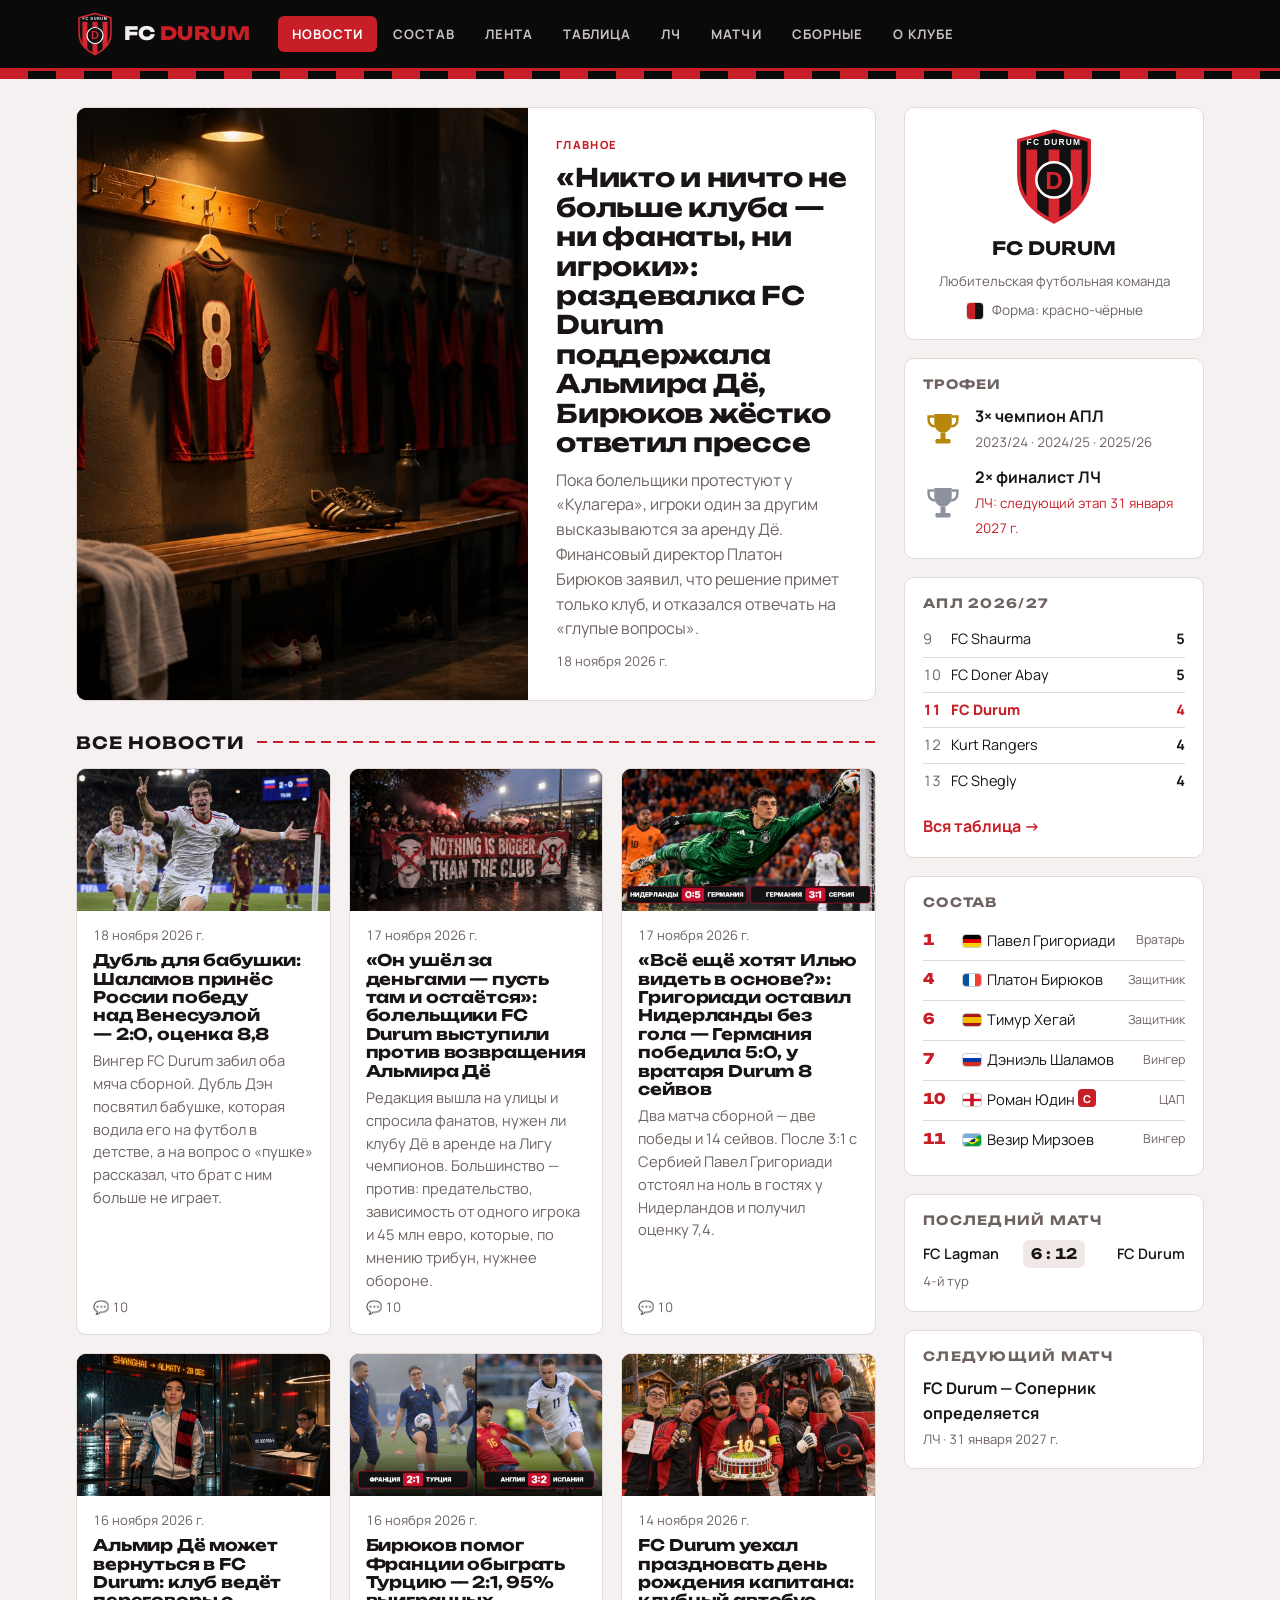
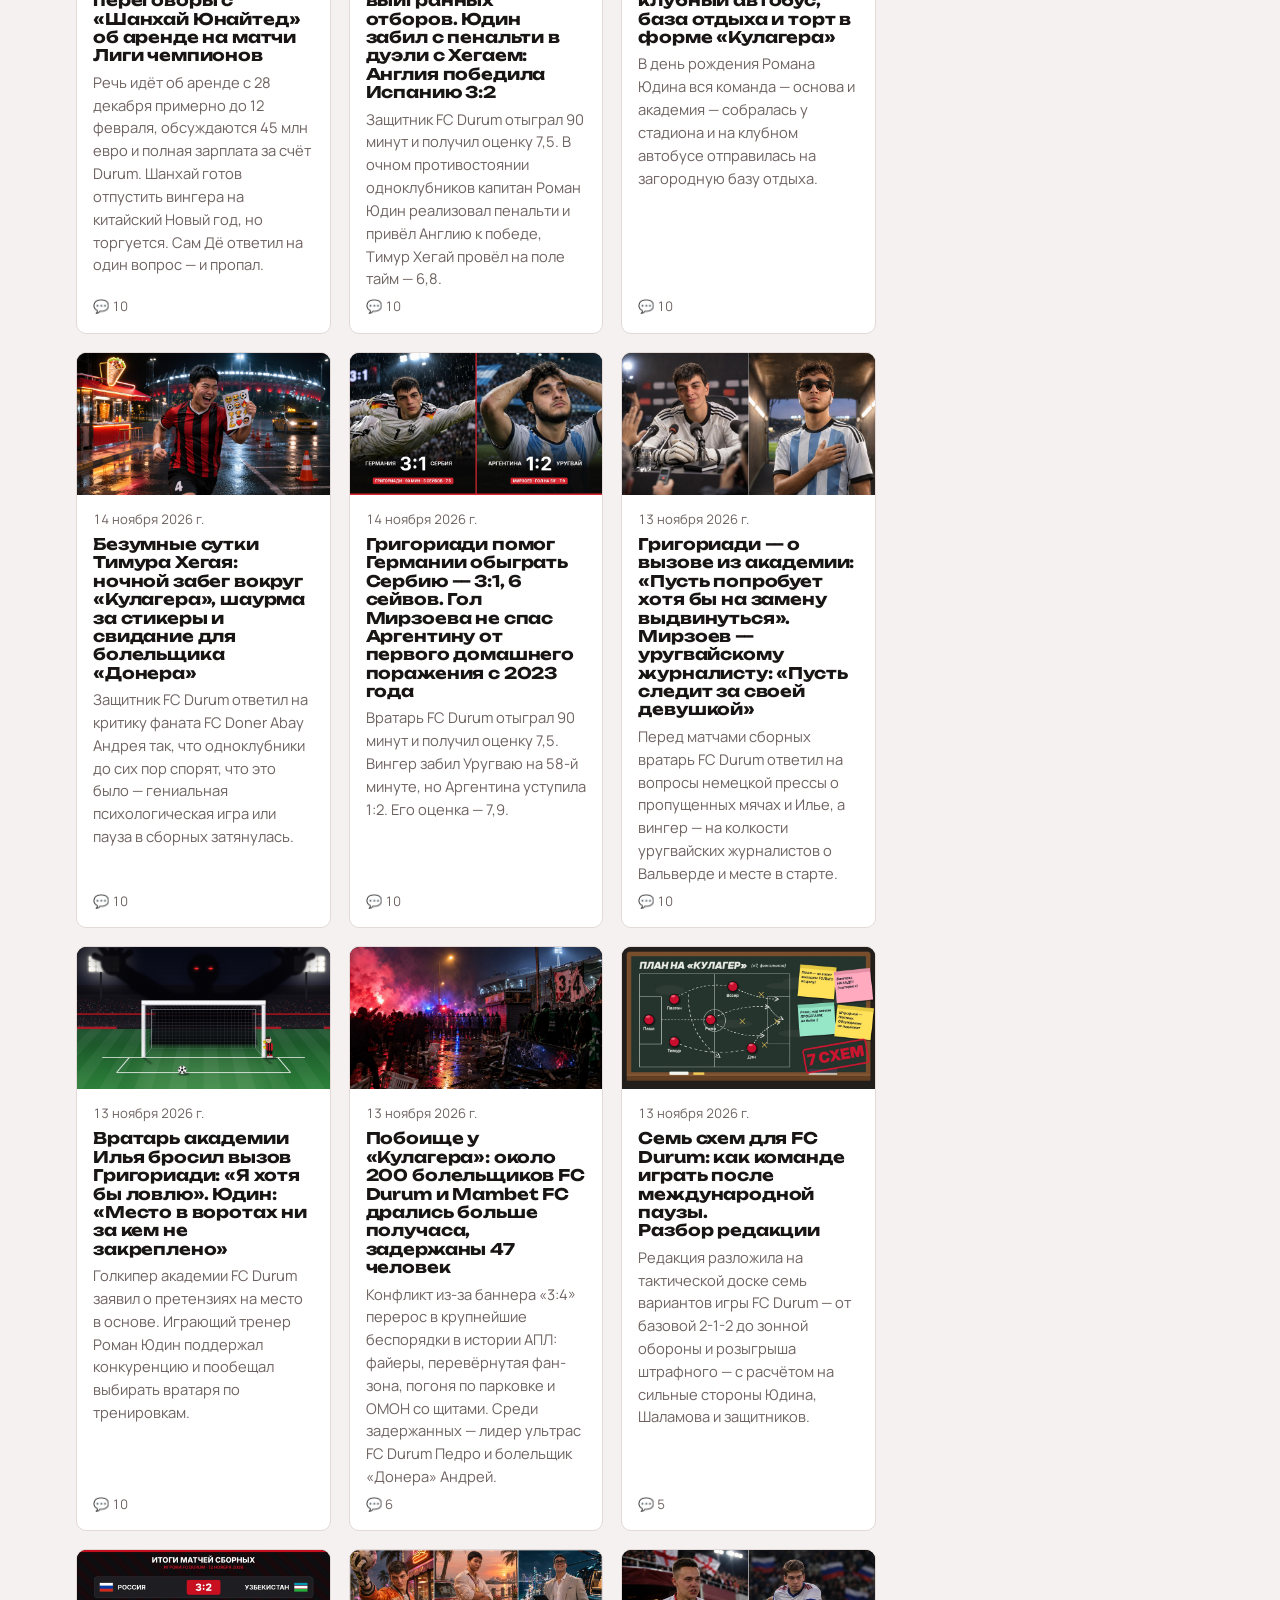
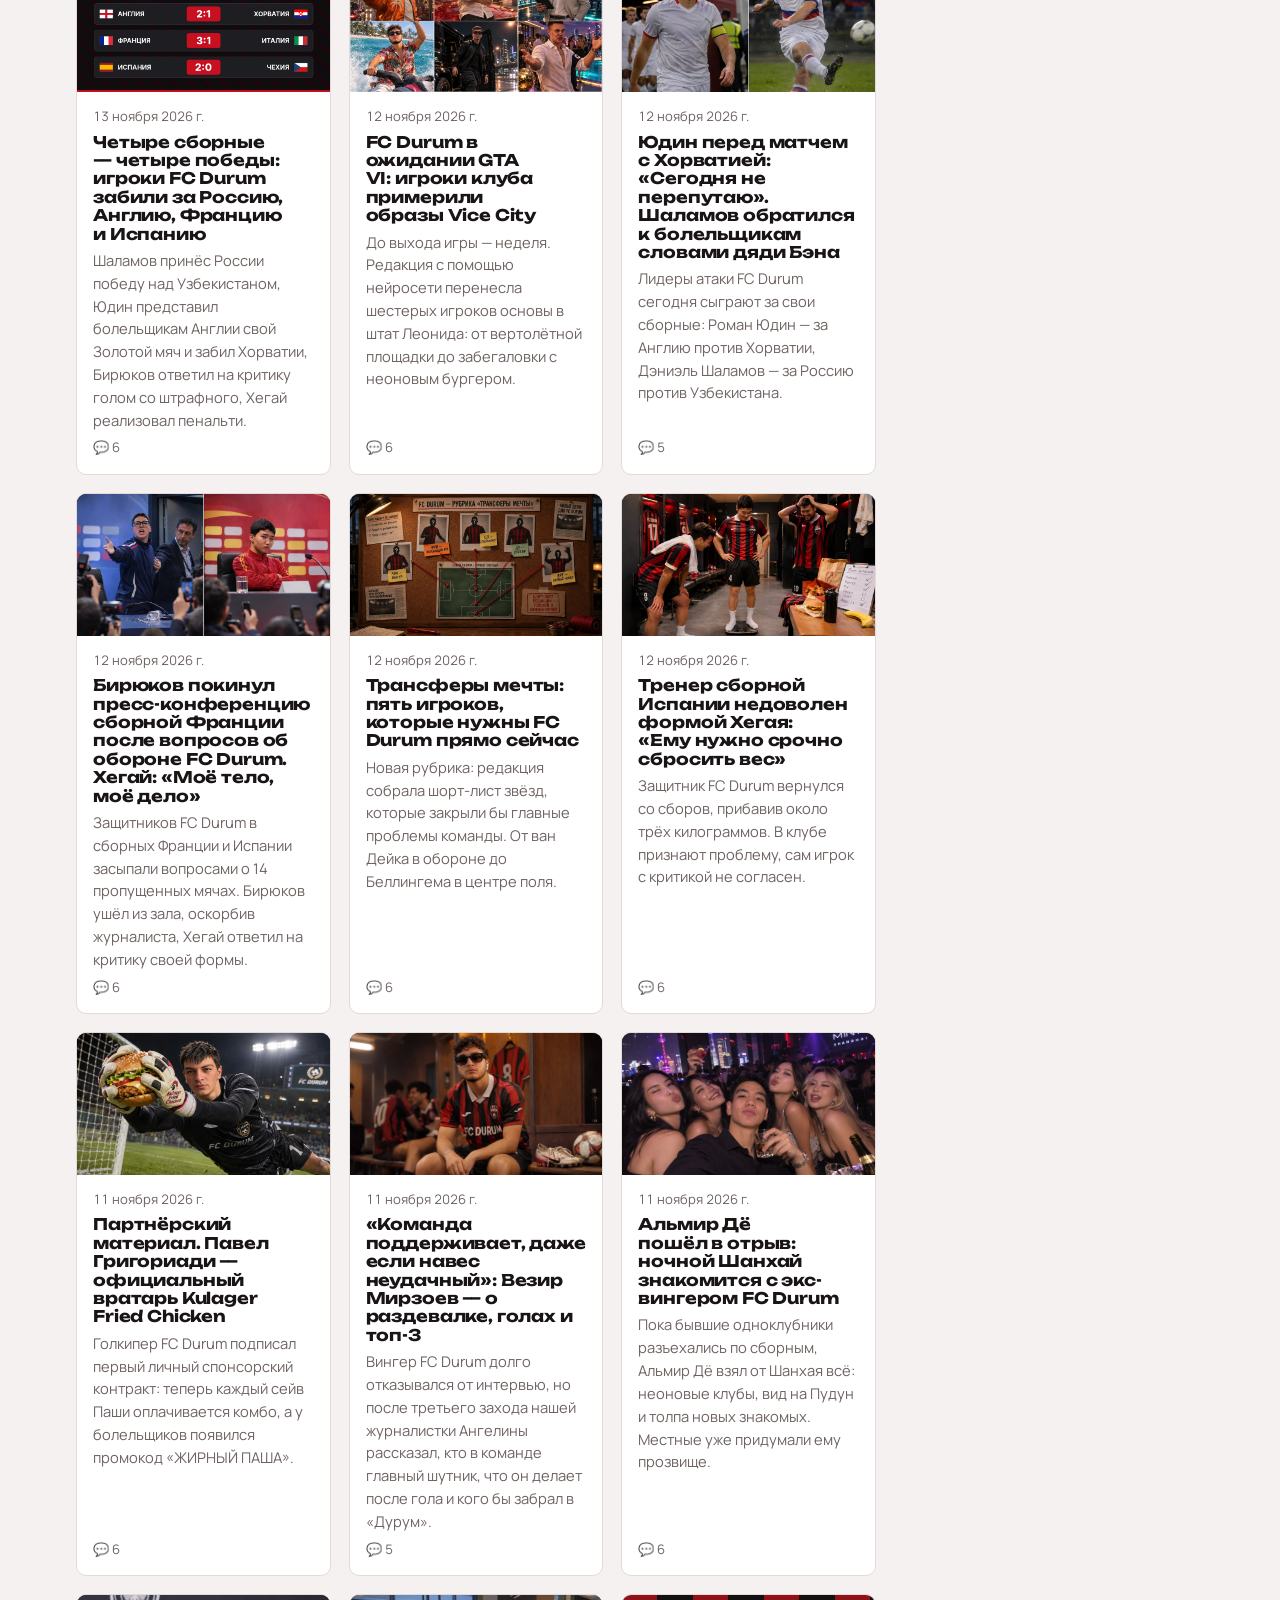
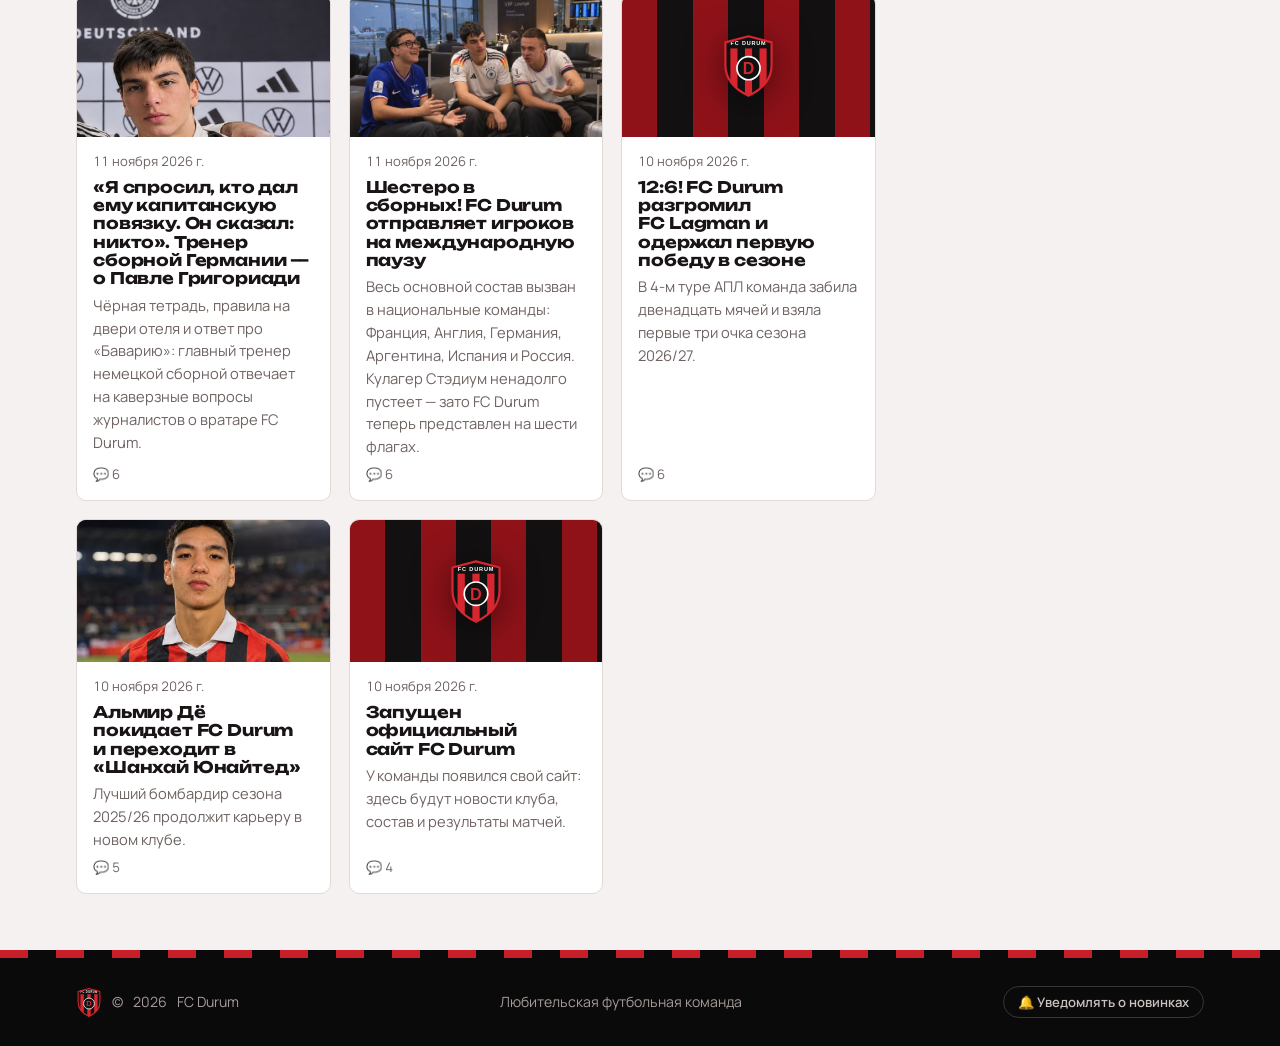
==== index.html @ 7a35268b "Daily fan comments (22.11.2026) Co-Authored-By: Claude Opus 5.5 <noreply@anthropic.com> Claude-Sessi" ====
<!doctype html>
<html lang="ru">
<head>
  <meta charset="utf-8">
  <meta name="viewport" content="width=device-width, initial-scale=1, viewport-fit=cover">
  <title>FC Durum</title>
  <meta name="claude:viewport-fit-sides" content="cover">
  <meta name="description" content="Официальный сайт любительской футбольной команды FC Durum: новости, состав, матчи.">
  <link rel="icon" href="images/emblem.svg" type="image/svg+xml">
  <link rel="manifest" href="manifest.webmanifest">
  <meta name="theme-color" content="#0b0a0a">
  <link rel="apple-touch-icon" href="images/icon-192.png">
  <link rel="preconnect" href="https://fonts.googleapis.com">
  <link rel="preconnect" href="https://fonts.gstatic.com" crossorigin>
  <link rel="stylesheet" href="https://fonts.googleapis.com/css2?family=Manrope:wght@400;600;700;800&family=Unbounded:wght@600;800&display=swap">
  <link rel="stylesheet" href="css/style.css?v=202611221018">
</head>
<body>
  <header class="header">
    <div class="container header__row">
      <a href="#news" class="logo"><img src="images/emblem.svg" alt=""><b>FC <span>Durum</span></b></a>
      <nav class="nav" id="nav"></nav>
      <button class="menu-btn" id="menu-btn" aria-label="Меню">☰</button>
    </div>
  </header>
  <div class="stripes"></div>

  <main class="container layout">
    <div id="view"></div>
    <aside id="sidebar"></aside>
  </main>

  <div class="stripes"></div>
  <footer class="footer">
    <div class="container footer__row">
      <div class="footer__brand"><img src="images/emblem.svg" alt=""> © <span id="year"></span> FC Durum</div>
      <div>Любительская футбольная команда</div>
    </div>
  </footer>

  <script src="js/data.js?v=202611221018"></script>
  <script src="js/comments.js?v=202611221018"></script>
  <script src="js/posts.js?v=202611221018"></script>
  <script src="js/firebase-config.js?v=202611221018"></script>
  <script src="js/live-comments.js?v=202611221018"></script>
  <script src="js/main.js?v=202611221018"></script>
  <script src="js/push.js?v=202611221018"></script>
</body>
</html>
---- css/style.css ----
/* FC Durum — красно-чёрная клубная айдентика.
   Раскладка: тёмная шапка-«табло», лента новостей + боковая колонка, карточки игроков как футболки с номерами. */
:root {
  --bg: #0e0d0d;
  --surface: #181616;
  --surface-2: #221f1f;
  --text: #f3efee;
  --muted: #a39b99;
  --border: #2e2a29;
  --red: #d7262f;
  --red-deep: #8f1219;
  --gold: #e0b341;
  --win: #2f9e57;
  --silver: #b9bec7;
  --ink: #0b0a0a;          /* шапка и подвал — всегда тёмные */
  --on-ink: #f3efee;
  --font-display: "Unbounded", "Arial Black", Arial, sans-serif;
  --font-body: "Manrope", system-ui, -apple-system, "Segoe UI", Roboto, sans-serif;
  --radius: 10px;
  --max: 1160px;
  color-scheme: dark;
}
@media (prefers-color-scheme: light) {
  :root:not([data-theme="dark"]) {
    --bg: #f5f1f0; --surface: #ffffff; --surface-2: #f0e9e8; --text: #1a1515;
    --muted: #6e6361; --border: #e3d9d7; --red: #c81e27; --red-deep: #8f1219; --gold: #b8860b; --silver: #8d939c; color-scheme: light;
  }
}
:root[data-theme="light"] {
  --bg: #f5f1f0; --surface: #ffffff; --surface-2: #f0e9e8; --text: #1a1515;
  --muted: #6e6361; --border: #e3d9d7; --red: #c81e27; --red-deep: #8f1219; --gold: #b8860b; --silver: #8d939c; color-scheme: light;
}

* { box-sizing: border-box; }
body { margin: 0; font-family: var(--font-body); font-size: 16px; background: var(--bg); color: var(--text); line-height: 1.55; }
a { color: inherit; text-decoration: none; }
a:hover { color: var(--red); }
a:focus-visible, button:focus-visible, input:focus-visible { outline: 2px solid var(--red); outline-offset: 2px; }
img { max-width: 100%; display: block; }
h1, h2, h3 { font-family: var(--font-display); text-wrap: balance; line-height: 1.15; letter-spacing: -.01em; }
.container { max-width: var(--max); margin: 0 auto; padding-left: max(16px, env(safe-area-inset-left, 0px)); padding-right: max(16px, env(safe-area-inset-right, 0px)); }

/* Header */
body::before { content: ""; position: fixed; inset: 0 0 auto; height: env(safe-area-inset-top, 0px); z-index: 20; background: var(--ink); }
.header { background: var(--ink); color: var(--on-ink); position: sticky; top: env(safe-area-inset-top, 0px); z-index: 10; border-bottom: 3px solid var(--red); }
.header__row { display: flex; align-items: center; gap: 28px; height: 68px; }
.logo { display: flex; align-items: center; gap: 10px; flex-shrink: 0; }
.logo img { width: 38px; height: 46px; }
.logo b { font-family: var(--font-display); font-weight: 800; font-size: 1.15rem; letter-spacing: .02em; text-transform: uppercase; }
.logo b span { color: var(--red); }
.logo:hover { color: var(--on-ink); }
.nav { display: flex; gap: 2px; flex: 1; }
.nav a { padding: 8px 14px; font-weight: 700; font-size: .82rem; text-transform: uppercase; letter-spacing: .08em; color: #c9c1bf; border-radius: 6px; }
.nav a:hover { color: #fff; background: rgba(255,255,255,.06); }
.nav a.active { color: #fff; background: var(--red); }
.menu-btn { display: none; background: none; border: 0; color: var(--on-ink); font-size: 1.6rem; cursor: pointer; margin-left: auto; }

/* Stripes band — фирменные вертикальные полосы */
.stripes { height: 8px; background: repeating-linear-gradient(90deg, var(--red) 0 28px, var(--ink) 28px 56px); }

/* Layout */
.layout { display: grid; grid-template-columns: minmax(0, 1fr) 300px; gap: 28px; padding-block: 28px 56px; }
.layout > * { min-width: 0; }
.section-title { font-size: 1.05rem; text-transform: uppercase; letter-spacing: .06em; margin: 32px 0 16px; display: flex; align-items: center; gap: 12px; }
.section-title::after { content: ""; flex: 1; height: 2px; background: repeating-linear-gradient(90deg, var(--red) 0 10px, transparent 10px 16px); }
.page-title { font-size: clamp(1.6rem, 4vw, 2.4rem); margin: 0 0 6px; text-transform: uppercase; }
.page-sub { color: var(--muted); margin: 0 0 24px; }

/* Covers */
.cover { position: relative; max-width: 100%; aspect-ratio: 16/9; overflow: hidden; background: var(--ink); }
.cover img.photo { width: 100%; height: 100%; object-fit: cover; }
.cover--brand { background: repeating-linear-gradient(90deg, var(--red-deep) 0 14%, #121010 14% 28%); display: grid; place-items: center; }
.cover--brand img { width: 22%; max-width: 120px; filter: drop-shadow(0 6px 18px rgba(0,0,0,.5)); }

/* Hero */
.hero { display: grid; grid-template-columns: 1.3fr 1fr; background: var(--surface); border: 1px solid var(--border); border-radius: var(--radius); overflow: hidden; }
.hero .cover { aspect-ratio: auto; min-height: 280px; height: 100%; }
.hero__text { padding: 28px; display: flex; flex-direction: column; gap: 10px; justify-content: center; }
.hero h1 { margin: 0; font-size: clamp(1.25rem, 2vw, 1.6rem); }
.hero p { margin: 0; color: var(--muted); }
.hero:hover h1 { color: var(--red); }
.hero:hover { color: inherit; }

/* News cards */
.grid { display: grid; grid-template-columns: repeat(auto-fill, minmax(240px, 1fr)); gap: 18px; }
.card { background: var(--surface); border: 1px solid var(--border); border-radius: var(--radius); overflow: hidden; display: flex; flex-direction: column; transition: transform .15s, border-color .15s; }
.card:hover { transform: translateY(-3px); border-color: var(--red); }
.card__body { padding: 14px 16px 16px; display: flex; flex-direction: column; gap: 6px; flex: 1; }
.card h3 { margin: 0; font-size: 1rem; }
.card p { margin: 0; color: var(--muted); font-size: .92rem; flex: 1; }
.label { font-size: .7rem; font-weight: 800; text-transform: uppercase; letter-spacing: .12em; color: var(--red); }
time, .meta { color: var(--muted); font-size: .82rem; font-variant-numeric: tabular-nums; }
.empty { background: var(--surface); border: 1px dashed var(--border); border-radius: var(--radius); padding: 28px; color: var(--muted); text-align: center; }

/* Players */
.squad { display: grid; grid-template-columns: repeat(auto-fill, minmax(170px, 1fr)); gap: 18px; }
.player { background: var(--surface); border: 1px solid var(--border); border-radius: var(--radius); overflow: hidden; transition: transform .15s, border-color .15s; }
.player:hover { transform: translateY(-3px); border-color: var(--red); color: inherit; }
.player__pic { aspect-ratio: 4/5; max-width: 100%; position: relative; background: linear-gradient(180deg, var(--surface-2), var(--ink)); overflow: hidden; }
.player__pic img { width: 100%; height: 100%; object-fit: cover; }
.player__pic .jersey { position: absolute; inset: 0; display: grid; place-items: center; }
.player__pic .jersey svg { width: 70%; }
.player__num { position: absolute; top: 10px; left: 12px; font-family: var(--font-display); font-weight: 800; font-size: 1.6rem; color: #fff; text-shadow: 0 2px 8px rgba(0,0,0,.6); font-variant-numeric: tabular-nums; }
.player__info { padding: 12px 14px 14px; display: grid; gap: 2px; }
.player__info b { font-family: var(--font-display); font-size: .95rem; }
.player__info span { color: var(--muted); font-size: .85rem; }

.profile { display: grid; grid-template-columns: 280px minmax(0, 1fr); gap: 28px; background: var(--surface); border: 1px solid var(--border); border-radius: var(--radius); overflow: hidden; }
.profile { align-items: start; }
.profile .player__pic { aspect-ratio: 4/5; }
.profile__body { padding: 28px 28px 28px 0; }
.profile__body h1 { margin: 6px 0 16px; font-size: clamp(1.5rem, 3vw, 2.2rem); }
.facts { display: grid; grid-template-columns: repeat(auto-fit, minmax(120px, 1fr)); gap: 10px; margin: 0 0 20px; }
.facts div { background: var(--surface-2); border-radius: 8px; padding: 10px 12px; }
.facts dt { font-size: .7rem; text-transform: uppercase; letter-spacing: .1em; color: var(--muted); }
.facts dd { margin: 2px 0 0; font-weight: 700; font-variant-numeric: tabular-nums; }

/* Matches */
.matches { display: grid; gap: 10px; }
.match { display: grid; grid-template-columns: 110px minmax(0, 1fr) auto minmax(0, 1fr); align-items: center; gap: 14px; background: var(--surface); border: 1px solid var(--border); border-left: 4px solid var(--border); border-radius: var(--radius); padding: 14px 18px; }
.match--win { border-left-color: var(--win); }
.match--loss { border-left-color: var(--red); }
.match--draw { border-left-color: var(--muted); }
.match--upcoming { border-left-color: #c9a227; }
.match .team:last-child { text-align: right; }
.match .team { font-weight: 700; }
.match .res { font-family: var(--font-display); font-weight: 800; font-size: 1.2rem; font-variant-numeric: tabular-nums; background: var(--surface-2); padding: 4px 12px; border-radius: 6px; }

/* Article */
.article { background: var(--surface); border: 1px solid var(--border); border-radius: var(--radius); overflow: hidden; }
.article__head { padding: 28px 28px 20px; }
.article h1 { font-size: clamp(1.5rem, 3.4vw, 2.3rem); margin: 8px 0 10px; }
.article__body { padding: 20px 28px 28px; max-width: 68ch; }
.article__body p { font-size: 1.06rem; margin: 0 0 1em; }
.article__body .lead { font-weight: 700; }
.chips { display: flex; flex-wrap: wrap; gap: 8px; margin-top: 8px; }
.chip { background: var(--surface-2); border: 1px solid var(--border); padding: 6px 12px; border-radius: 999px; font-size: .88rem; font-weight: 600; }
.back { display: inline-block; margin-top: 8px; color: var(--red); font-weight: 700; }

/* Club */
.club { display: grid; grid-template-columns: 200px minmax(0, 1fr); gap: 32px; align-items: center; background: var(--surface); border: 1px solid var(--border); border-radius: var(--radius); padding: 28px; }
.club img { width: 100%; max-width: 200px; }
.club p { margin: 0 0 1em; max-width: 62ch; }

/* Sidebar */
.widget { background: var(--surface); border: 1px solid var(--border); border-radius: var(--radius); padding: 18px; margin-bottom: 18px; }
.widget h2 { font-size: .8rem; text-transform: uppercase; letter-spacing: .1em; margin: 0 0 12px; color: var(--muted); }
.club-card { display: grid; justify-items: center; text-align: center; gap: 8px; }
.club-card img { width: 84px; }
.club-card b { font-family: var(--font-display); font-size: 1.15rem; text-transform: uppercase; }
.club-card small { color: var(--muted); }
.kit { display: flex; gap: 8px; justify-content: center; align-items: center; font-size: .85rem; color: var(--muted); }
.kit i { width: 18px; height: 18px; border-radius: 4px; background: linear-gradient(90deg, var(--red) 50%, #111 50%); border: 1px solid var(--border); }
.mini-squad { list-style: none; margin: 0; padding: 0; display: grid; gap: 2px; }
.mini-squad a { display: grid; grid-template-columns: 32px minmax(0, 1fr) auto; gap: 8px; align-items: center; padding: 7px 0; border-top: 1px solid var(--border); font-size: .92rem; }
.mini-squad li:first-child a { border-top: 0; }
.mini-squad .n { font-family: var(--font-display); font-weight: 800; color: var(--red); font-variant-numeric: tabular-nums; }
.mini-squad small { color: var(--muted); font-size: .78rem; }

/* Footer */
.footer { background: var(--ink); color: #a39b99; font-size: .88rem; }
.footer__row { display: flex; flex-wrap: wrap; align-items: center; justify-content: space-between; gap: 16px; padding-block: 28px; }
.footer__brand { display: flex; align-items: center; gap: 10px; }
.footer__brand img { width: 26px; }

@media (max-width: 900px) {
  .layout { grid-template-columns: minmax(0, 1fr); }
  .menu-btn { display: block; }
  .nav { display: none; position: absolute; top: 71px; left: 0; right: 0; flex-direction: column; background: var(--ink); padding: 8px max(16px, env(safe-area-inset-right, 0px)) 16px max(16px, env(safe-area-inset-left, 0px)); border-bottom: 3px solid var(--red); }
  .nav-open .nav { display: flex; }
  .hero, .profile, .club { grid-template-columns: minmax(0, 1fr); }
  .hero .cover { min-height: 0; aspect-ratio: 16/9; }
  .profile .player__pic { aspect-ratio: 1/1; }
  .profile__body { padding: 0 20px 24px; }
  .club { justify-items: center; text-align: center; }
  .club img { max-width: 140px; }
  .article__head, .article__body { padding-left: 18px; padding-right: 18px; }
  .match { grid-template-columns: minmax(0, 1fr) auto minmax(0, 1fr); }
  .match .when { grid-column: 1 / -1; }
}
@media (max-width: 480px) { .squad { grid-template-columns: repeat(2, minmax(0, 1fr)); gap: 12px; } }
@media (prefers-reduced-motion: reduce) { .card, .player { transition: none; } .card:hover, .player:hover { transform: none; } }

/* Trophies */
.trophies { display: grid; grid-template-columns: repeat(auto-fit, minmax(140px, 1fr)); gap: 12px; }
.trophy { background: var(--surface); border: 1px solid var(--border); border-radius: var(--radius); padding: 20px 16px; display: grid; justify-items: center; text-align: center; gap: 4px; }
.trophy b { font-family: var(--font-display); font-size: .92rem; }
.trophy span:last-child { color: var(--muted); font-variant-numeric: tabular-nums; }
.trophy__cup { color: var(--gold); display: inline-grid; }
.trophy .trophy__cup svg { width: 56px; height: 56px; }
.trophy-line { display: grid; grid-template-columns: 40px minmax(0, 1fr); gap: 12px; align-items: center; }
.trophy-line svg { width: 40px; height: 40px; }
.trophy-line small { color: var(--muted); font-variant-numeric: tabular-nums; }

/* Standings */
.table-wrap { overflow-x: auto; background: var(--surface); border: 1px solid var(--border); border-radius: var(--radius); margin-bottom: 12px; }
.standings { width: 100%; border-collapse: collapse; font-variant-numeric: tabular-nums; min-width: 540px; }
.standings th, .standings td { padding: 10px 10px; text-align: center; border-bottom: 1px solid var(--border); white-space: nowrap; }
.standings th { font-size: .72rem; text-transform: uppercase; letter-spacing: .08em; color: var(--muted); font-weight: 700; }
.standings tbody tr:last-child td { border-bottom: 0; }
.standings .tname { text-align: left; font-weight: 600; width: 100%; }
.standings .pos { color: var(--muted); width: 36px; }
.standings .pts { font-weight: 800; }
.standings tr.us td { background: color-mix(in srgb, var(--red) 14%, transparent); }
.standings tr.us .tname, .standings tr.us .pos { color: var(--red); font-weight: 800; }
.standings tr.us td:first-child { box-shadow: inset 4px 0 0 var(--red); }
.mini-table { width: 100%; border-collapse: collapse; font-size: .9rem; font-variant-numeric: tabular-nums; margin-bottom: 8px; }
.mini-table td { padding: 6px 0; border-top: 1px solid var(--border); }
.mini-table tr:first-child td { border-top: 0; }
.mini-table td:first-child { width: 28px; color: var(--muted); }
.mini-table td:last-child { text-align: right; font-weight: 700; }
.mini-table tr.us td { color: var(--red); font-weight: 800; }
@media (max-width: 600px) {
  .standings { min-width: 0; font-size: .88rem; }
  .standings th, .standings td { padding: 9px 5px; }
  .standings .goals { display: none; }
  .standings .pos { width: 26px; }
}

/* Form & rounds */
.form { display: inline-flex; gap: 3px; }
.form i { font-style: normal; width: 20px; height: 20px; border-radius: 4px; display: grid; place-items: center; font-size: .66rem; font-weight: 800; color: #fff; }
.f-w { background: var(--win); } .f-d { background: #8a817f; } .f-l { background: var(--red); }
.standings .formcol { text-align: left; }
.match .when b { color: var(--text); }
.round { background: var(--surface); border: 1px solid var(--border); border-radius: var(--radius); margin-bottom: 10px; }
.round summary { cursor: pointer; padding: 12px 16px; font-weight: 800; font-family: var(--font-display); font-size: .9rem; }
.round__list { padding: 0 16px 10px; }
.rline { display: grid; grid-template-columns: minmax(0, 1fr) 64px minmax(0, 1fr); gap: 8px; padding: 8px 0; border-top: 1px solid var(--border); font-size: .93rem; }
.rline span:last-child { text-align: right; }
.rline b { text-align: center; font-variant-numeric: tabular-nums; }
.rline.us { color: var(--red); font-weight: 700; }
.last { display: grid; grid-template-columns: minmax(0, 1fr) auto minmax(0, 1fr); gap: 8px; align-items: center; font-size: .9rem; font-weight: 600; }
.last span:last-child { text-align: right; }
.last b { font-family: var(--font-display); background: var(--surface-2); padding: 3px 8px; border-radius: 6px; font-variant-numeric: tabular-nums; }
@media (max-width: 600px) { .standings .formcol { display: none; } }

/* Champions League */
.trophy--silver .trophy__cup, .trophy__cup.silver { color: var(--silver); }
.trophy-line + .trophy-line { margin-top: 12px; }
.trophy-line small a { color: var(--red); }
.ucl-next { display: flex; flex-wrap: wrap; align-items: center; justify-content: space-between; gap: 20px; padding: 24px 28px; border-radius: var(--radius); color: #fff;
  background: radial-gradient(120% 140% at 100% 0%, #2a2f5a 0%, #12142a 55%, #0b0a0a 100%); border: 1px solid #2a2f5a; }
.ucl-next h2 { margin: 6px 0 4px; font-size: clamp(1.2rem, 2.6vw, 1.6rem); }
.ucl-next .label { color: #f3c94d; }
.ucl-date { margin: 0; color: #c9cbe0; font-variant-numeric: tabular-nums; }
.countdown { display: flex; align-items: center; gap: 10px; }
.countdown b { font-family: var(--font-display); font-size: 3rem; line-height: 1; font-variant-numeric: tabular-nums; }
.countdown span { font-size: .82rem; color: #c9cbe0; text-transform: uppercase; letter-spacing: .08em; }
.team.tbd { color: var(--muted); font-style: italic; font-weight: 600; }
.ucl-history { display: grid; gap: 10px; }
.ucl-row { display: grid; grid-template-columns: 40px minmax(0, 1fr) auto; gap: 14px; align-items: center; background: var(--surface); border: 1px solid var(--border); border-radius: var(--radius); padding: 12px 16px; }
.ucl-row svg { width: 36px; height: 36px; }
.ucl-row b { display: block; font-family: var(--font-display); font-size: .95rem; }
.ucl-row small { color: var(--muted); }
.pill { font-size: .75rem; font-weight: 800; text-transform: uppercase; letter-spacing: .06em; padding: 4px 10px; border-radius: 999px; }
.pill--loss { background: color-mix(in srgb, var(--red) 16%, transparent); color: var(--red); }

/* Former players & honors */
.squad--former .player__pic img { filter: grayscale(.35); }
.squad--former .player__info span { color: var(--red); font-weight: 600; }
.honors { list-style: none; margin: 0 0 16px; padding: 0; display: grid; gap: 8px; }
.honors li { display: grid; grid-template-columns: 22px minmax(0, 1fr); gap: 10px; align-items: center; font-weight: 600; }
.honors svg { width: 22px; height: 22px; }
.cover img.photo { object-position: center 22%; }

/* Individual awards */
.player__pic { position: relative; }
.player__badge { position: absolute; right: 8px; bottom: 8px; display: inline-flex; align-items: center; gap: 4px; padding: 3px 8px 3px 5px; border-radius: 999px; background: rgba(11,10,10,.82); color: #fff; font-size: .74rem; font-weight: 800; }
.player__badge svg { width: 16px; height: 16px; color: var(--gold); }
.player__badge.gold { background: var(--gold); color: #1a1406; }
.player__badge.gold svg { color: #1a1406; }
.sub { font-size: .78rem; text-transform: uppercase; letter-spacing: .1em; color: var(--muted); margin: 4px 0 10px; font-family: var(--font-body); font-weight: 800; }
.honors small { color: var(--muted); font-weight: 600; font-variant-numeric: tabular-nums; }
.honors .trophy__cup, .awards .trophy__cup { color: var(--gold); }
.awards { display: grid; grid-template-columns: repeat(auto-fill, minmax(280px, 1fr)); gap: 14px; }
.award-card { display: grid; grid-template-columns: 72px minmax(0, 1fr); gap: 14px; align-items: start; background: var(--surface); border: 1px solid var(--border); border-radius: var(--radius); padding: 14px; transition: border-color .15s; }
.award-card:hover { border-color: var(--red); color: inherit; }
.award-card img { width: 72px; height: 90px; object-fit: cover; object-position: top; border-radius: 6px; }
.award-card b { font-family: var(--font-display); font-size: .95rem; }
.award-card ul { list-style: none; margin: 8px 0 0; padding: 0; display: grid; gap: 6px; font-size: .9rem; }
.award-card li { display: grid; grid-template-columns: 20px minmax(0, 1fr); gap: 8px; align-items: start; font-weight: 600; }
.award-card li svg { width: 20px; height: 20px; }
.award-card small { color: var(--muted); font-weight: 600; font-variant-numeric: tabular-nums; }

/* Comments */
.comments { margin-top: 8px; }
.comment { display: grid; grid-template-columns: 40px minmax(0, 1fr); gap: 12px; background: var(--surface); border: 1px solid var(--border); border-radius: var(--radius); padding: 14px 16px; margin-bottom: 10px; }
.comment__ava { width: 40px; height: 40px; border-radius: 50%; display: grid; place-items: center; color: #fff; font-weight: 800; font-family: var(--font-display); }
.comment__head { display: flex; flex-wrap: wrap; align-items: baseline; gap: 4px 10px; }
.comment__head b { font-size: .95rem; }
.comment p { margin: 4px 0 8px; overflow-wrap: anywhere; }
.comment__votes { display: flex; gap: 14px; font-size: .8rem; font-weight: 700; color: var(--muted); font-variant-numeric: tabular-nums; }
.comment__votes span:first-child { color: var(--win); }

/* Live comments */
.lc-form { background: var(--surface); border: 1px solid var(--border); border-radius: var(--radius); padding: 16px; }
.lc-login { display: grid; justify-items: start; gap: 10px; }
.lc-login p { margin: 0; color: var(--muted); }
.btn-google { display: inline-flex; align-items: center; gap: 10px; padding: 10px 16px; border-radius: 8px; border: 1px solid var(--border); background: #fff; color: #1f1f1f; font: 600 .95rem var(--font-body); cursor: pointer; }
.btn-google:hover { border-color: var(--red); }
.btn-google svg { width: 20px; height: 20px; }
.lc-me { display: flex; align-items: center; gap: 10px; margin-bottom: 10px; }
.lc-me img { width: 32px; height: 32px; border-radius: 50%; }
.lc-link { background: none; border: 0; padding: 0; color: var(--red); font: 600 .85rem var(--font-body); cursor: pointer; margin-left: auto; }
.comment__head .lc-link { margin-left: auto; }
.lc-write textarea { width: 100%; resize: vertical; min-height: 80px; padding: 10px 12px; border-radius: 8px; border: 1px solid var(--border); background: var(--bg); color: var(--text); font: 1rem/1.5 var(--font-body); }
.lc-row { display: flex; align-items: center; justify-content: space-between; gap: 12px; margin-top: 8px; }
.lc-send { padding: 10px 22px; border: 0; border-radius: 8px; background: var(--red); color: #fff; font: 700 .95rem var(--font-body); cursor: pointer; }
.lc-send:hover { background: var(--red-deep); }
.lc-send:disabled { opacity: .6; cursor: progress; }
.lc-err { color: var(--red); margin: 8px 0 0; font-weight: 600; }
img.comment__ava { object-fit: cover; }
.comment--live { border-color: color-mix(in srgb, var(--red) 30%, var(--border)); }
.visually-hidden { position: absolute; width: 1px; height: 1px; overflow: hidden; clip: rect(0 0 0 0); white-space: nowrap; }

/* Captain, Instagram, legends, derby */
.cap { display: inline-grid; place-items: center; width: 18px; height: 18px; border-radius: 4px; background: var(--red); color: #fff; font: 800 .68rem var(--font-body); vertical-align: 2px; }
.ig { display: inline-flex; align-items: center; gap: 8px; padding: 8px 14px; border-radius: 999px; border: 1px solid var(--border); background: var(--surface-2); font-weight: 600; font-size: .9rem; margin: 0 0 16px; }
.ig svg { width: 18px; height: 18px; color: #d62976; flex-shrink: 0; }
.ig:hover { border-color: #d62976; color: inherit; }
.ig-list { display: flex; flex-wrap: wrap; gap: 10px; }
.ig-list .ig { margin: 0; background: var(--surface); }
.ig-list .ig b { font-weight: 700; margin-right: 4px; }
.legend { background: var(--ink); color: var(--on-ink); border-radius: var(--radius); padding: 22px 24px; display: grid; gap: 10px;
  background-image: repeating-linear-gradient(90deg, rgba(215,38,47,.16) 0 40px, transparent 40px 80px); }
.legend__score { display: grid; grid-template-columns: minmax(0, 1fr) auto minmax(0, 1fr); gap: 16px; align-items: center; font-family: var(--font-display); font-size: clamp(.95rem, 2vw, 1.2rem); }
.legend__score span:last-child { text-align: right; }
.legend__score b { font-size: clamp(2rem, 6vw, 3.2rem); color: #fff; font-variant-numeric: tabular-nums; }
.legend p { margin: 0; color: #c9c1bf; }
.trophy__note { color: var(--muted); font-size: .78rem; }
.ucl-row small strong { color: var(--text); }
.derby { display: inline-block; font: 800 .62rem var(--font-body); text-transform: uppercase; letter-spacing: .08em; color: #fff; background: var(--ink); border: 1px solid var(--red); padding: 2px 6px; border-radius: 4px; vertical-align: 2px; }

/* Player questionnaire */
.nick { font-style: normal; color: var(--red); font-size: .82rem; font-weight: 700; }
.pstats { display: flex; flex-wrap: wrap; align-items: center; gap: 10px; margin: 0 0 16px; }
.pstats div { display: flex; align-items: baseline; gap: 6px; background: var(--ink); color: var(--on-ink); padding: 8px 14px; border-radius: 8px; }
.pstats b { font-family: var(--font-display); font-size: 1.5rem; font-variant-numeric: tabular-nums; color: #fff; }
.pstats span { font-size: .85rem; color: #c9c1bf; }
.profile .facts { grid-template-columns: repeat(auto-fill, minmax(140px, 1fr)); }
.profile__body .ig { margin-right: 100%; }

/* Flags */
.flag { display: inline-block; border-radius: 3px; box-shadow: 0 0 0 1px rgba(0,0,0,.25), 0 2px 8px rgba(0,0,0,.35); overflow: hidden; }
.flag--corner { position: absolute; top: 10px; left: 10px; width: 46px; height: 31px; z-index: 2; }
.profile .flag--corner { width: 60px; height: 40px; top: 14px; left: 14px; }
.flag--name { width: 1.6em; height: 1.07em; margin-right: .35em; vertical-align: -.08em; }
.flag--mini { width: 18px; height: 12px; margin-right: 6px; vertical-align: -1px; box-shadow: 0 0 0 1px rgba(0,0,0,.2); }

/* Feed (mini social network) */
.feed { display: grid; gap: 0; max-width: 640px; }
.feed__who { display: flex; gap: 14px; overflow-x: auto; padding: 4px 2px 16px; margin-bottom: 4px; }
.feed__who a { display: grid; justify-items: center; gap: 4px; font-size: .78rem; font-weight: 600; flex-shrink: 0; }
.feed__who img { width: 56px; height: 56px; border-radius: 50%; object-fit: cover; object-position: top; box-shadow: 0 0 0 2px var(--bg), 0 0 0 4px var(--red); }
.post { display: grid; grid-template-columns: 48px minmax(0, 1fr); gap: 12px; padding: 16px; background: var(--surface); border: 1px solid var(--border); border-bottom-width: 0; }
.feed > .post:first-of-type, .feed__who + .post { border-radius: var(--radius) var(--radius) 0 0; }
.feed > .post:last-child { border-bottom-width: 1px; border-radius: 0 0 var(--radius) var(--radius); }
.feed > .post:only-of-type { border-radius: var(--radius); }
.post--full { border-bottom-width: 1px; border-radius: var(--radius); margin: 12px 0 8px; }
.post__ava { width: 48px; height: 48px; border-radius: 50%; object-fit: cover; object-position: top; display: grid; place-items: center; background: var(--surface-2); }
.post__ava--club { object-fit: contain; background: var(--ink); padding: 6px; }
.post__ava--num { font-family: var(--font-display); font-weight: 800; color: var(--red); }
.post__head { display: flex; flex-wrap: wrap; align-items: center; gap: 4px; font-size: .92rem; line-height: 1.3; }
.post__name { font-weight: 800; }
.post__handle, .post__head time, .post__dot { color: var(--muted); }
.verified { width: 17px; height: 17px; color: var(--red); flex-shrink: 0; }
.post__head .flag--mini { margin: 0 2px; }
.post__text { margin: 4px 0 10px; font-size: 1rem; overflow-wrap: anywhere; }
.post--full .post__text { font-size: 1.15rem; }
.post__text .tag { color: var(--red); font-weight: 600; }
.post__img { width: 100%; max-height: 520px; object-fit: cover; border-radius: 12px; border: 1px solid var(--border); margin-bottom: 10px; }
.post__actions { display: flex; gap: 28px; color: var(--muted); font-size: .85rem; font-variant-numeric: tabular-nums; }
.pa { display: inline-flex; align-items: center; gap: 6px; background: none; border: 0; padding: 0; color: inherit; font: inherit; cursor: pointer; }
.pa svg { width: 18px; height: 18px; }
.pa--reply:hover { color: #1d9bf0; }
.pa--rt { cursor: default; }
.pa--like:hover, .pa--like.on { color: #f91880; }
.pa--like.on svg path { fill: currentColor; }
.feed .back { margin: 0; }
@media (max-width: 480px) { .post { grid-template-columns: 40px minmax(0, 1fr); padding: 12px; } .post__ava { width: 40px; height: 40px; } .post__actions { gap: 20px; } }

/* Squad tabs & academy */
.tabs { display: inline-flex; gap: 4px; padding: 4px; background: var(--surface); border: 1px solid var(--border); border-radius: 10px; margin: 0 0 20px; flex-wrap: wrap; }
.tabs a { padding: 8px 16px; border-radius: 7px; font-weight: 700; font-size: .9rem; display: inline-flex; gap: 8px; align-items: center; }
.tabs a span { font-size: .75rem; color: var(--muted); font-variant-numeric: tabular-nums; }
.tabs a.on { background: var(--red); color: #fff; }
.tabs a.on span { color: rgba(255,255,255,.8); }
.squad--academy .player__pic { background: linear-gradient(180deg, var(--surface-2), #241b1b); }

/* Article figure & call-ups */
.article__fig { margin: 0; }
.article__fig img { width: 100%; max-height: 560px; object-fit: cover; }
.article__fig figcaption { padding: 8px 28px 0; font-size: .85rem; color: var(--muted); }
.callups { display: grid; grid-template-columns: repeat(auto-fill, minmax(150px, 1fr)); gap: 12px; margin: 0 0 20px; }
.callup { position: relative; display: grid; gap: 2px; padding: 0 0 12px; background: var(--ink); color: var(--on-ink); border-radius: var(--radius); overflow: hidden; text-align: center; transition: transform .15s; }
.callup:hover { transform: translateY(-3px); color: var(--on-ink); }
.callup__pic { width: 100%; aspect-ratio: 1; object-fit: cover; object-position: top; margin-bottom: 8px; mask-image: linear-gradient(#000 70%, transparent); }
.callup__flag { position: absolute; top: 10px; right: 10px; width: 42px; height: 28px; }
.callup__team { font: 800 .72rem var(--font-body); text-transform: uppercase; letter-spacing: .12em; color: var(--gold); }
.callup b { font-family: var(--font-display); font-size: .9rem; color: #fff; padding: 0 8px; }
.callup small { color: #a39b99; font-size: .78rem; }
@media (prefers-reduced-motion: reduce) { .callup { transition: none; } .callup:hover { transform: none; } }

/* World Cup medals */
.honors li.medal-silver .trophy__cup, .awards li.medal-silver .trophy__cup { color: var(--silver); }
.honors li.medal-bronze .trophy__cup, .awards li.medal-bronze .trophy__cup { color: #c07a3e; }
.honors li.medal-gold, .awards li.medal-gold { font-weight: 800; }
.honors .flag--mini { margin: 0 4px 0 6px; }
.honors li svg.flag--mini { width: 18px; height: 12px; vertical-align: -1px; }
.article__inline { margin: 1.4em 0; }
.rating { display: flex; align-items: center; gap: 14px; margin: 1em 0 .6em; padding: 10px 14px; background: var(--card, #fff); border: 1px solid rgba(0,0,0,.08); border-left: 4px solid var(--red); border-radius: 10px; }
.rating__num { flex: 0 0 auto; min-width: 64px; height: 64px; border-radius: 50%; display: grid; place-items: center; font-weight: 900; font-size: 1.35rem; color: #fff; background: #888; box-shadow: 0 2px 8px rgba(0,0,0,.15); }
.rating__num.is-top { background: linear-gradient(135deg, #1aa34a, #0b7a33); }
.rating__num.is-good { background: linear-gradient(135deg, #7cb518, #4f8a10); }
.rating__num.is-mid { background: linear-gradient(135deg, #f0a202, #c77d00); }
.rating__num.is-low { background: linear-gradient(135deg, #d62828, #9d0208); }
.rating__info { display: flex; flex-direction: column; line-height: 1.3; }
.rating__info span { font-size: .88rem; color: var(--muted); }
.article__inline img { width: 100%; max-width: 560px; display: block; margin: 0 auto; border-radius: 8px; }
.article__inline figcaption { text-align: center; font-size: .85rem; color: var(--muted); margin-top: 6px; }
.article__body p.q { font-weight: 800; margin: 1.4em 0 .4em; padding-left: 12px; border-left: 3px solid var(--red); }

/* ---------- Плашка push-уведомлений ---------- */
.push { position: fixed; z-index: 1000; left: 50%; bottom: max(16px, env(safe-area-inset-bottom, 0px)); transform: translate(-50%, 20px); opacity: 0;
  width: min(460px, calc(100% - 32px)); display: flex; gap: 14px; align-items: flex-start; padding: 16px 18px;
  background: var(--ink); color: var(--on-ink); border: 1px solid #2e2a29; border-top: 3px solid var(--red); border-radius: var(--radius);
  box-shadow: 0 12px 40px rgba(0,0,0,.45); transition: opacity .25s ease, transform .25s ease; }
.push--in { opacity: 1; transform: translate(-50%, 0); }
.push__logo { width: 40px; flex: none; margin-top: 2px; }
.push__body { flex: 1; min-width: 0; font-size: .92rem; line-height: 1.45; }
.push__body b { font-family: var(--font-display); font-size: .95rem; display: block; margin-bottom: 4px; }
.push__body p { margin: 0 0 12px; color: #c9c1bf; }
.push__err { color: #ff8a8f !important; }
.push__btns { display: flex; gap: 10px; flex-wrap: wrap; }
.push__yes { background: var(--red); color: #fff; border: 0; border-radius: 8px; padding: 9px 18px; font: 700 .9rem var(--font-body); cursor: pointer; }
.push__yes:hover { background: var(--red-deep); }
.push__yes:disabled { opacity: .7; cursor: default; }
.push__no { background: transparent; color: #c9c1bf; border: 1px solid #3a3433; border-radius: 8px; padding: 9px 18px; font: 600 .9rem var(--font-body); cursor: pointer; }
.push__no:hover { color: #fff; border-color: #5a5150; }
.push-toggle { background: none; border: 1px solid #3a3433; color: #c9c1bf; border-radius: 999px; padding: 6px 14px; font: 600 .82rem var(--font-body); cursor: pointer; }
.push-toggle:hover { color: #fff; border-color: var(--red); }
@media (prefers-reduced-motion: reduce) { .push { transition: none; } }

/* Сборные (#intl) */
.nt-sum { display: grid; grid-template-columns: repeat(auto-fit, minmax(130px, 1fr)); gap: 10px; margin: 16px 0 8px; }
.nt-sum div { background: var(--surface); border: 1px solid var(--border); border-radius: var(--radius); padding: 12px 14px; }
.nt-sum b { display: block; font-family: var(--font-display); font-size: 1.5rem; }
.nt-sum span { font-size: .82rem; color: var(--muted); }
.nt-cards { display: grid; grid-template-columns: repeat(auto-fill, minmax(300px, 1fr)); gap: 12px; }
.nt-card { display: flex; align-items: center; gap: 12px; background: var(--surface); border: 1px solid var(--border); border-radius: var(--radius); padding: 12px; color: inherit; text-decoration: none; }
.nt-card:hover { border-color: var(--red); }
.nt-card img { width: 56px; height: 70px; object-fit: cover; border-radius: 8px; flex: 0 0 auto; }
.nt-card__body { flex: 1; min-width: 0; }
.nt-card__body small { display: flex; align-items: center; gap: 4px; color: var(--muted); font-size: .82rem; }
.nt-card dl { display: grid; grid-template-columns: repeat(4, auto); gap: 4px 10px; margin: 6px 0 0; }
.nt-card dt { font-size: .7rem; color: var(--muted); text-transform: uppercase; }
.nt-card dd { margin: 0; font-weight: 800; font-variant-numeric: tabular-nums; }
.nt-card__rate { text-align: center; flex: 0 0 auto; }
.nt-card__rate .rating__num { min-width: 52px; height: 52px; font-size: 1.05rem; margin: 0 auto; }
.nt-card__rate small { display: block; font-size: .7rem; color: var(--muted); margin-top: 4px; line-height: 1.2; }
.nt-date { margin: 18px 0 8px; font-size: 1rem; color: var(--muted); }
.nt-date::first-letter { text-transform: uppercase; }
.nt-list { display: grid; gap: 10px; }
.nt-match { background: var(--surface); border: 1px solid var(--border); border-radius: var(--radius); padding: 12px 16px; }
.nt-match__score { display: grid; grid-template-columns: minmax(0, 1fr) auto minmax(0, 1fr); align-items: center; gap: 12px; font-weight: 700; }
.nt-match__score span { display: flex; align-items: center; gap: 6px; }
.nt-match__score span:last-child { justify-content: flex-end; }
.nt-match__score b { font-family: var(--font-display); font-size: 1.2rem; background: var(--surface-2); padding: 4px 12px; border-radius: 6px; font-variant-numeric: tabular-nums; }
.nt-pl { display: flex; align-items: center; gap: 12px; margin-top: 10px; padding-top: 10px; border-top: 1px solid var(--border); }
.nt-pl__rate { flex: 0 0 auto; width: 44px; height: 44px; border-radius: 50%; display: grid; place-items: center; color: #fff; font-weight: 900; background: #888; }
.nt-pl__rate.is-top { background: linear-gradient(135deg, #1aa34a, #0b7a33); }
.nt-pl__rate.is-good { background: linear-gradient(135deg, #7cb518, #4f8a10); }
.nt-pl__rate.is-mid { background: linear-gradient(135deg, #f0a202, #c77d00); }
.nt-pl__rate.is-low { background: linear-gradient(135deg, #d62828, #9d0208); }
.nt-pl a { color: inherit; }
.nt-pl small { display: block; color: var(--muted); font-size: .85rem; margin-top: 2px; }
.nt-match__more { display: inline-block; margin-top: 10px; font-size: .85rem; font-weight: 700; color: var(--red); }
@media (max-width: 560px) { .nt-cards { grid-template-columns: 1fr; } .nt-match__score { font-size: .9rem; gap: 6px; } }
.pill--win { background: color-mix(in srgb, var(--win) 16%, transparent); color: var(--win); }
.pill--draw { background: var(--surface-2); color: var(--muted); }
.nt-pl .pill { font-size: .7rem; padding: 2px 8px; }
.nt-match__comp { display: block; font-size: .72rem; font-weight: 800; text-transform: uppercase; letter-spacing: .06em; color: var(--muted); margin-bottom: 8px; }
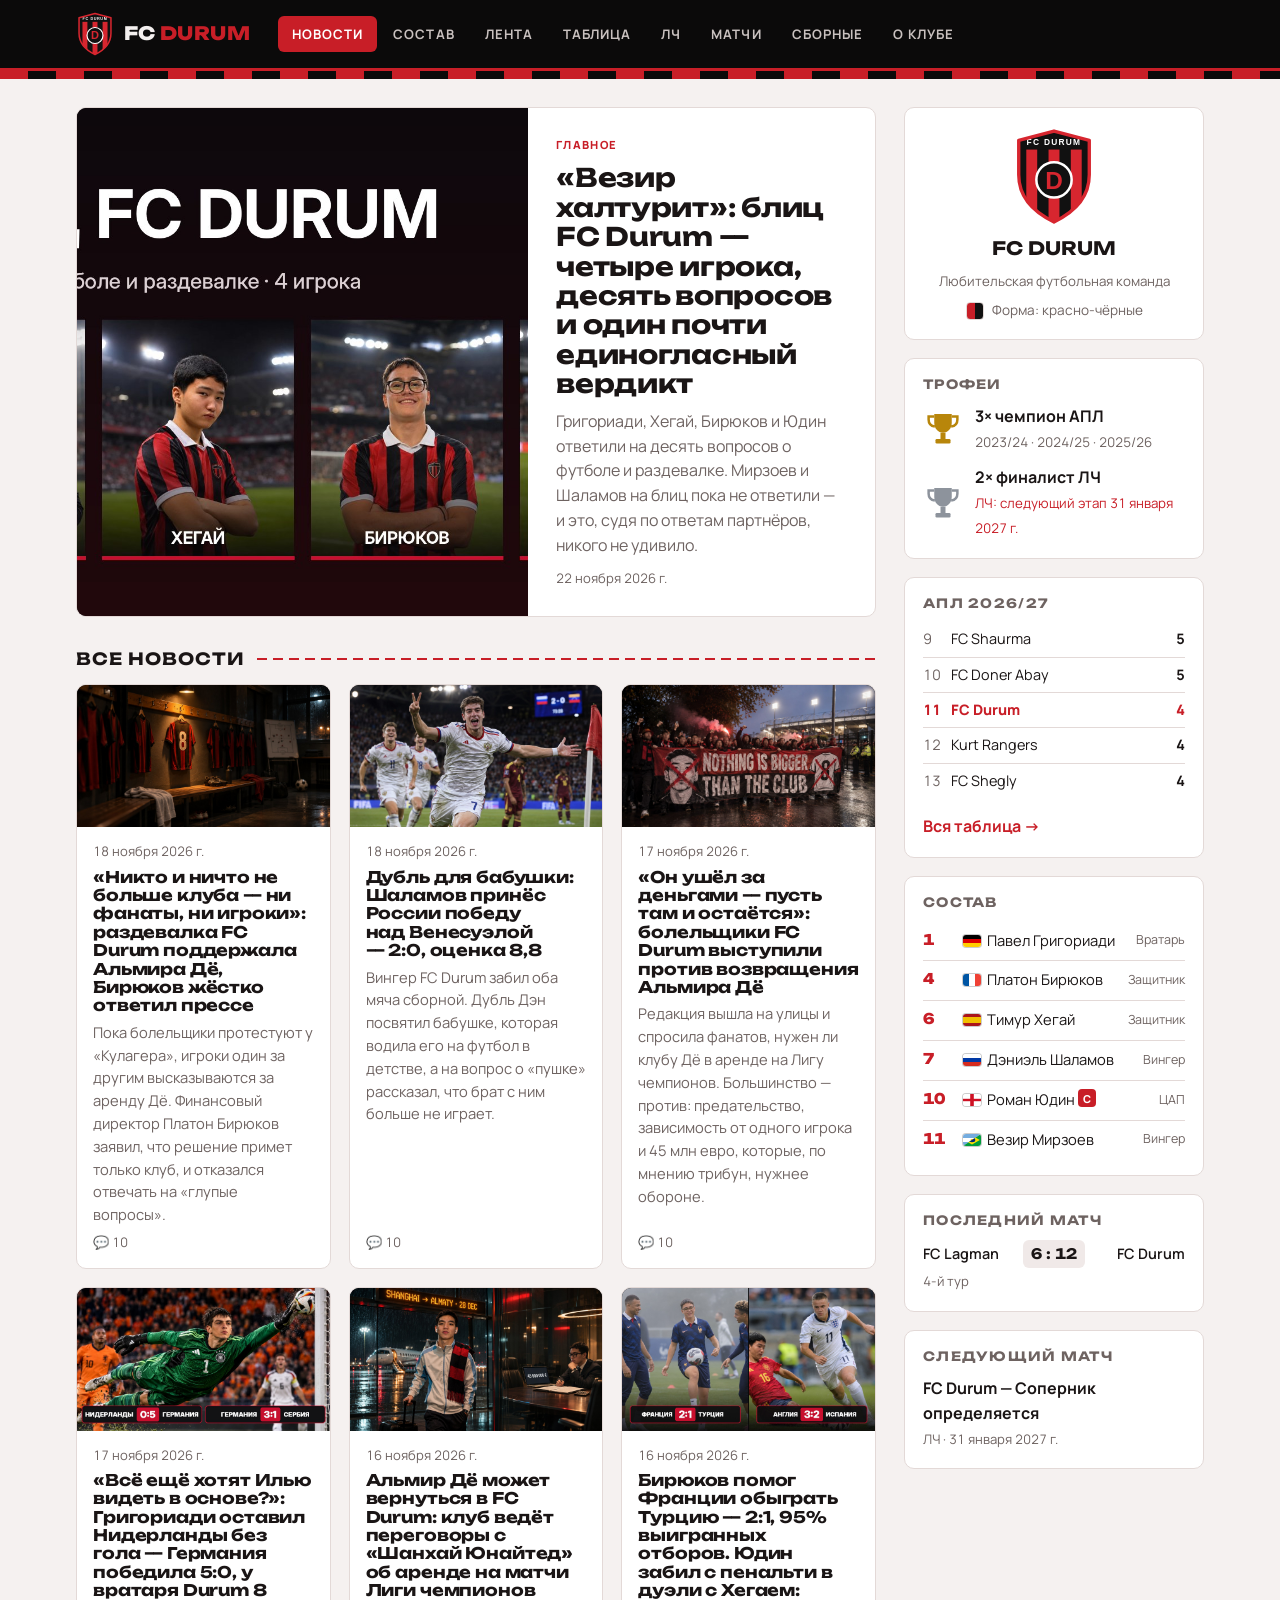
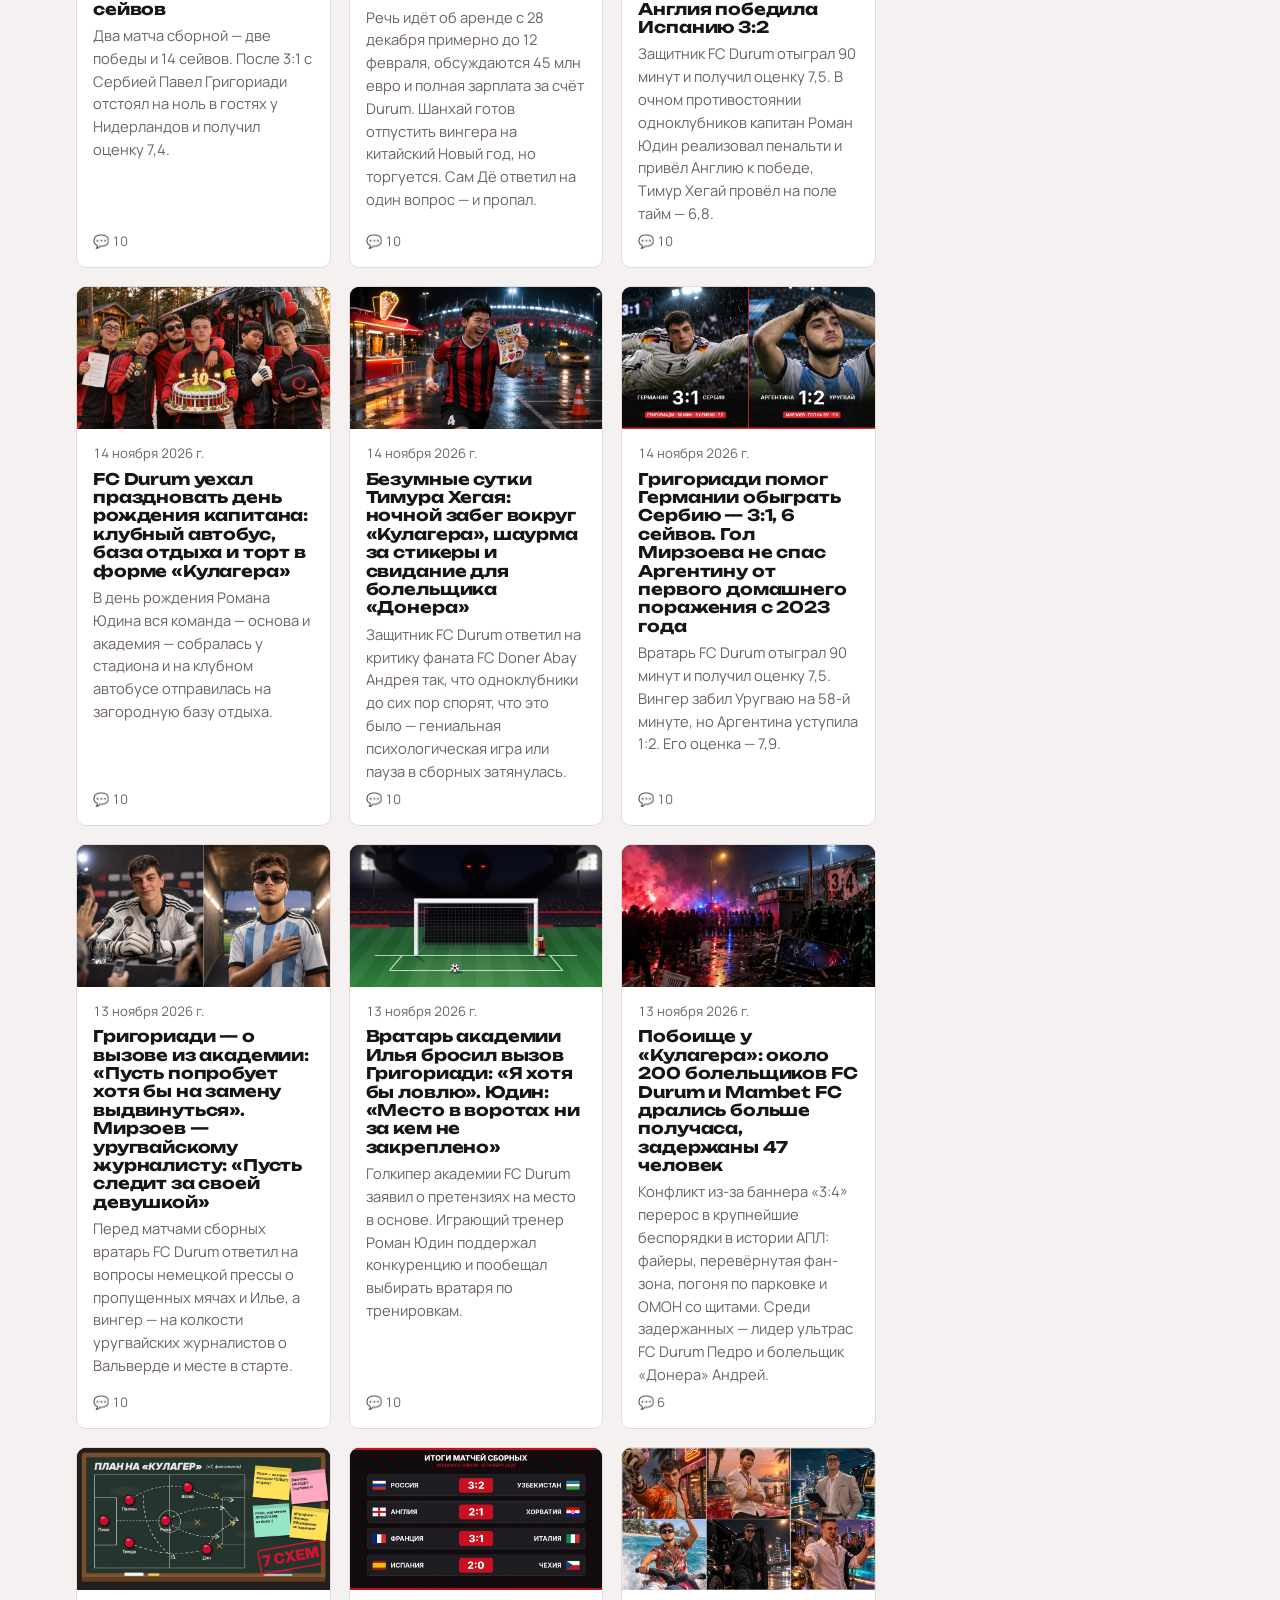
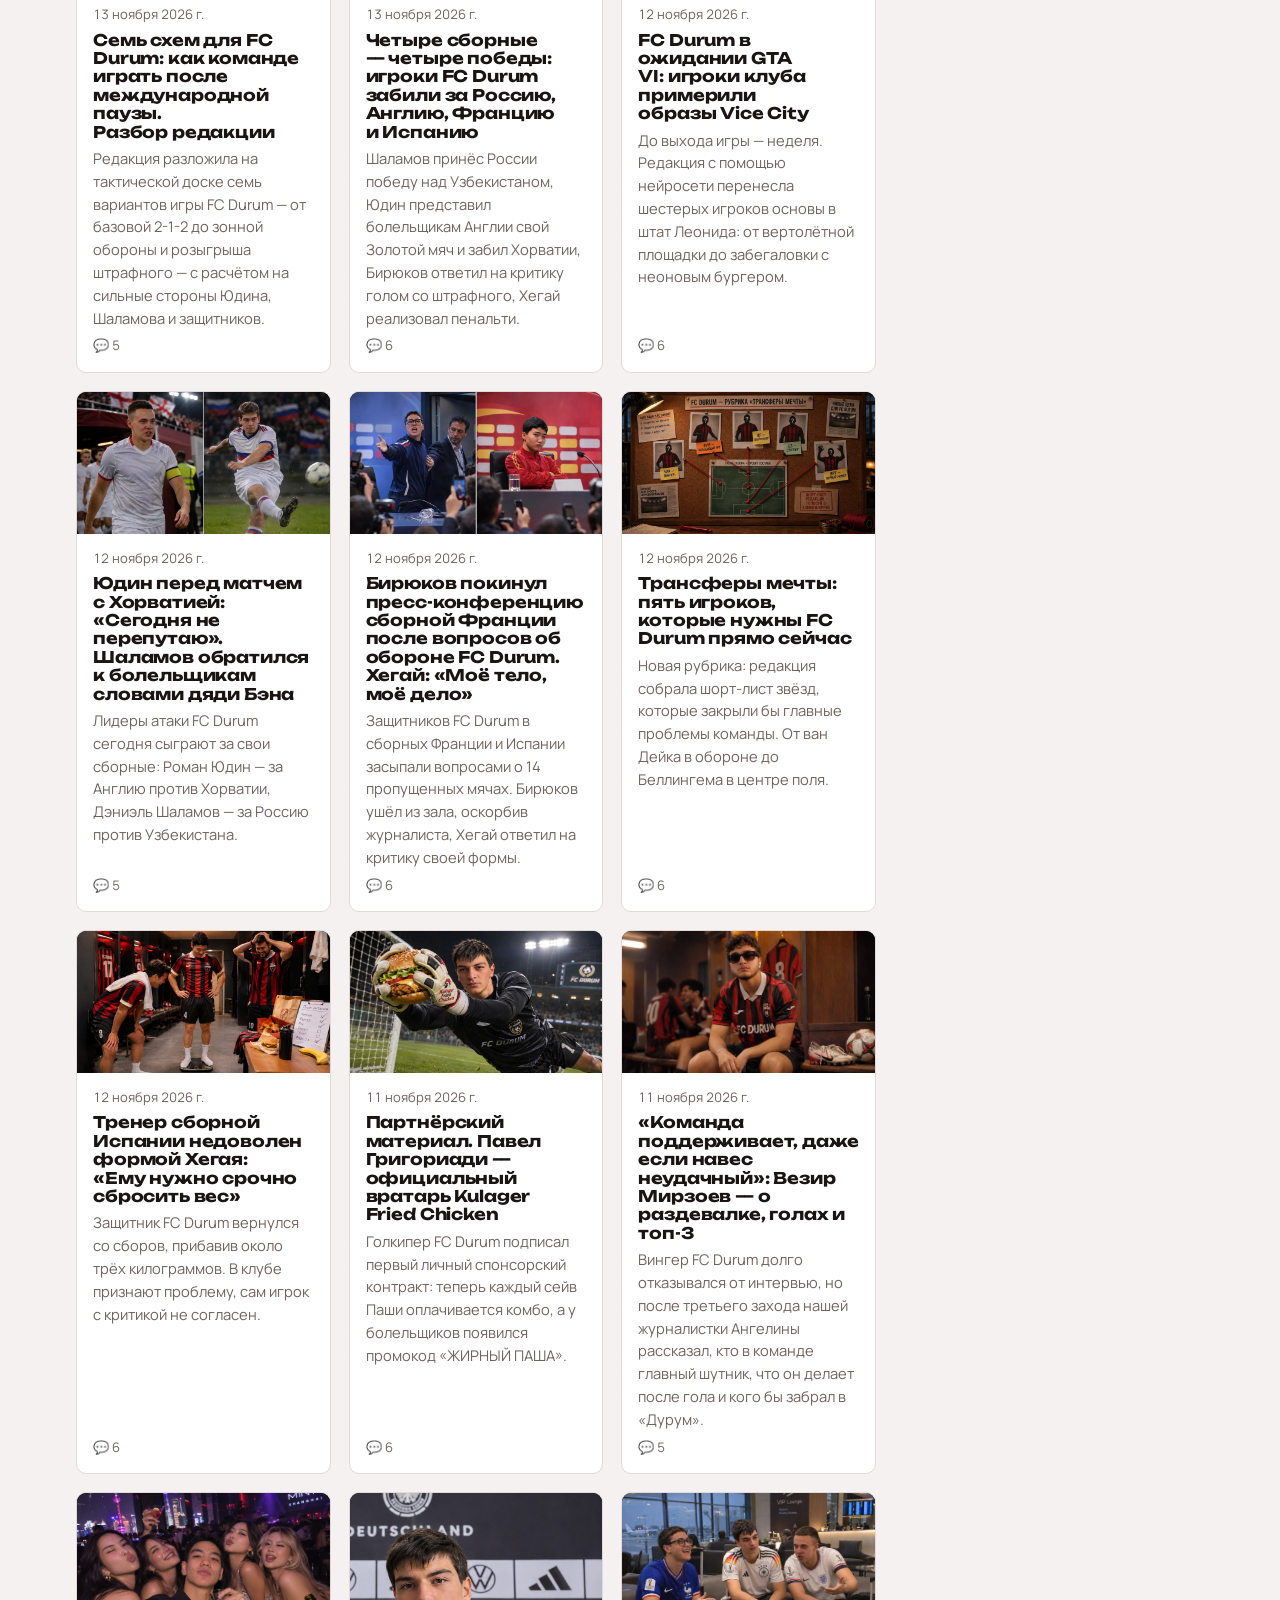
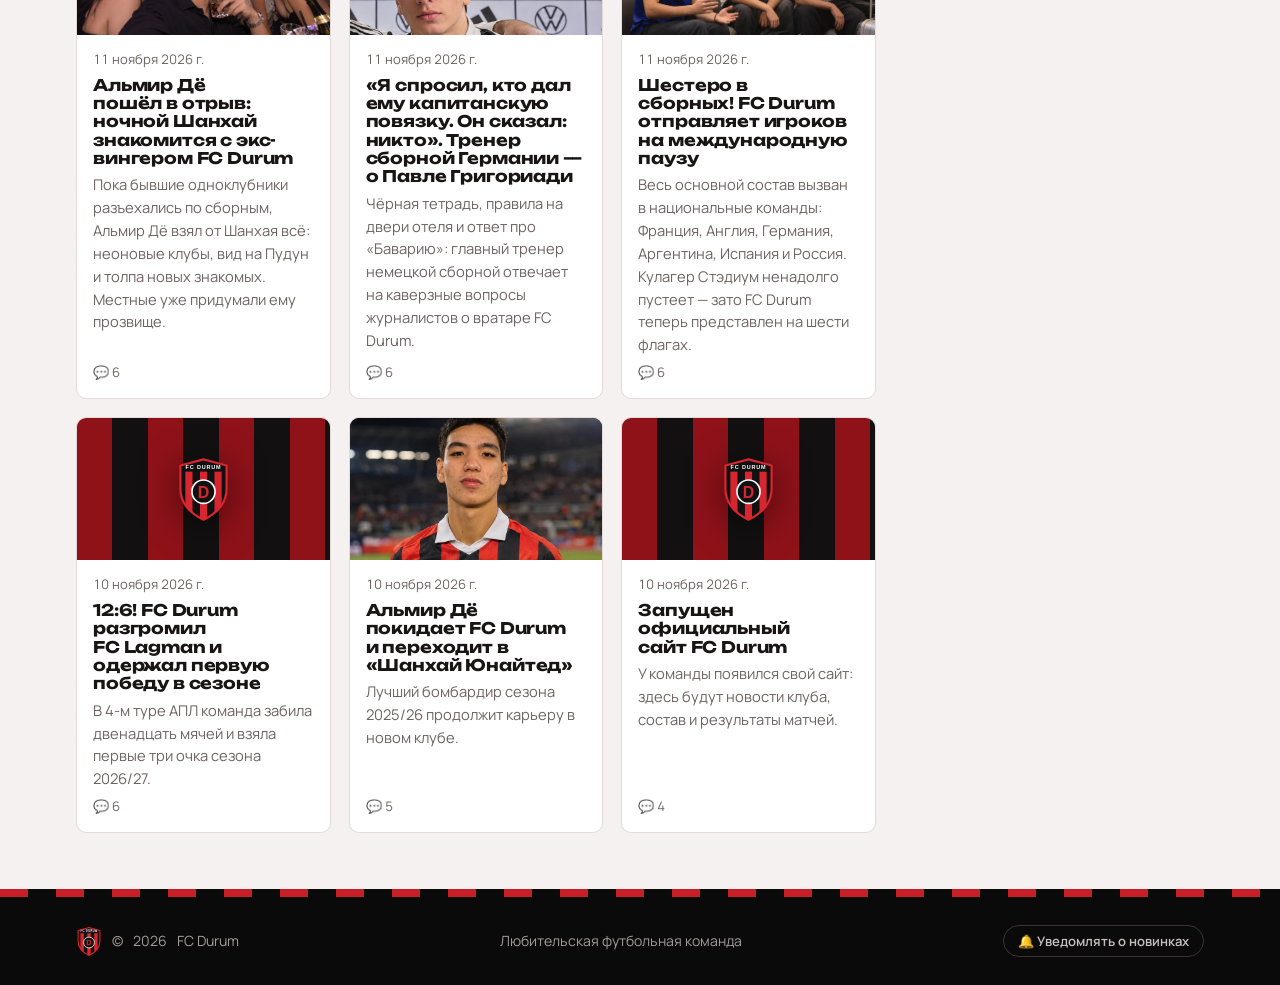
==== commit 7d0fb6c4: "News 28: FC Durum blitz (Pasha, Timur, Platon, Roma) + 10 fan comments Co-Authored-By: Claude Opus 5" ====
--- a/index.html
+++ b/index.html
@@ -13,7 +13,7 @@
   <link rel="preconnect" href="https://fonts.googleapis.com">
   <link rel="preconnect" href="https://fonts.gstatic.com" crossorigin>
   <link rel="stylesheet" href="https://fonts.googleapis.com/css2?family=Manrope:wght@400;600;700;800&family=Unbounded:wght@600;800&display=swap">
-  <link rel="stylesheet" href="css/style.css?v=202611221018">
+  <link rel="stylesheet" href="css/style.css?v=202611222148">
 </head>
 <body>
   <header class="header">
@@ -38,12 +38,12 @@
     </div>
   </footer>
 
-  <script src="js/data.js?v=202611221018"></script>
-  <script src="js/comments.js?v=202611221018"></script>
-  <script src="js/posts.js?v=202611221018"></script>
-  <script src="js/firebase-config.js?v=202611221018"></script>
-  <script src="js/live-comments.js?v=202611221018"></script>
-  <script src="js/main.js?v=202611221018"></script>
-  <script src="js/push.js?v=202611221018"></script>
+  <script src="js/data.js?v=202611222148"></script>
+  <script src="js/comments.js?v=202611222148"></script>
+  <script src="js/posts.js?v=202611222148"></script>
+  <script src="js/firebase-config.js?v=202611222148"></script>
+  <script src="js/live-comments.js?v=202611222148"></script>
+  <script src="js/main.js?v=202611222148"></script>
+  <script src="js/push.js?v=202611222148"></script>
 </body>
 </html>
